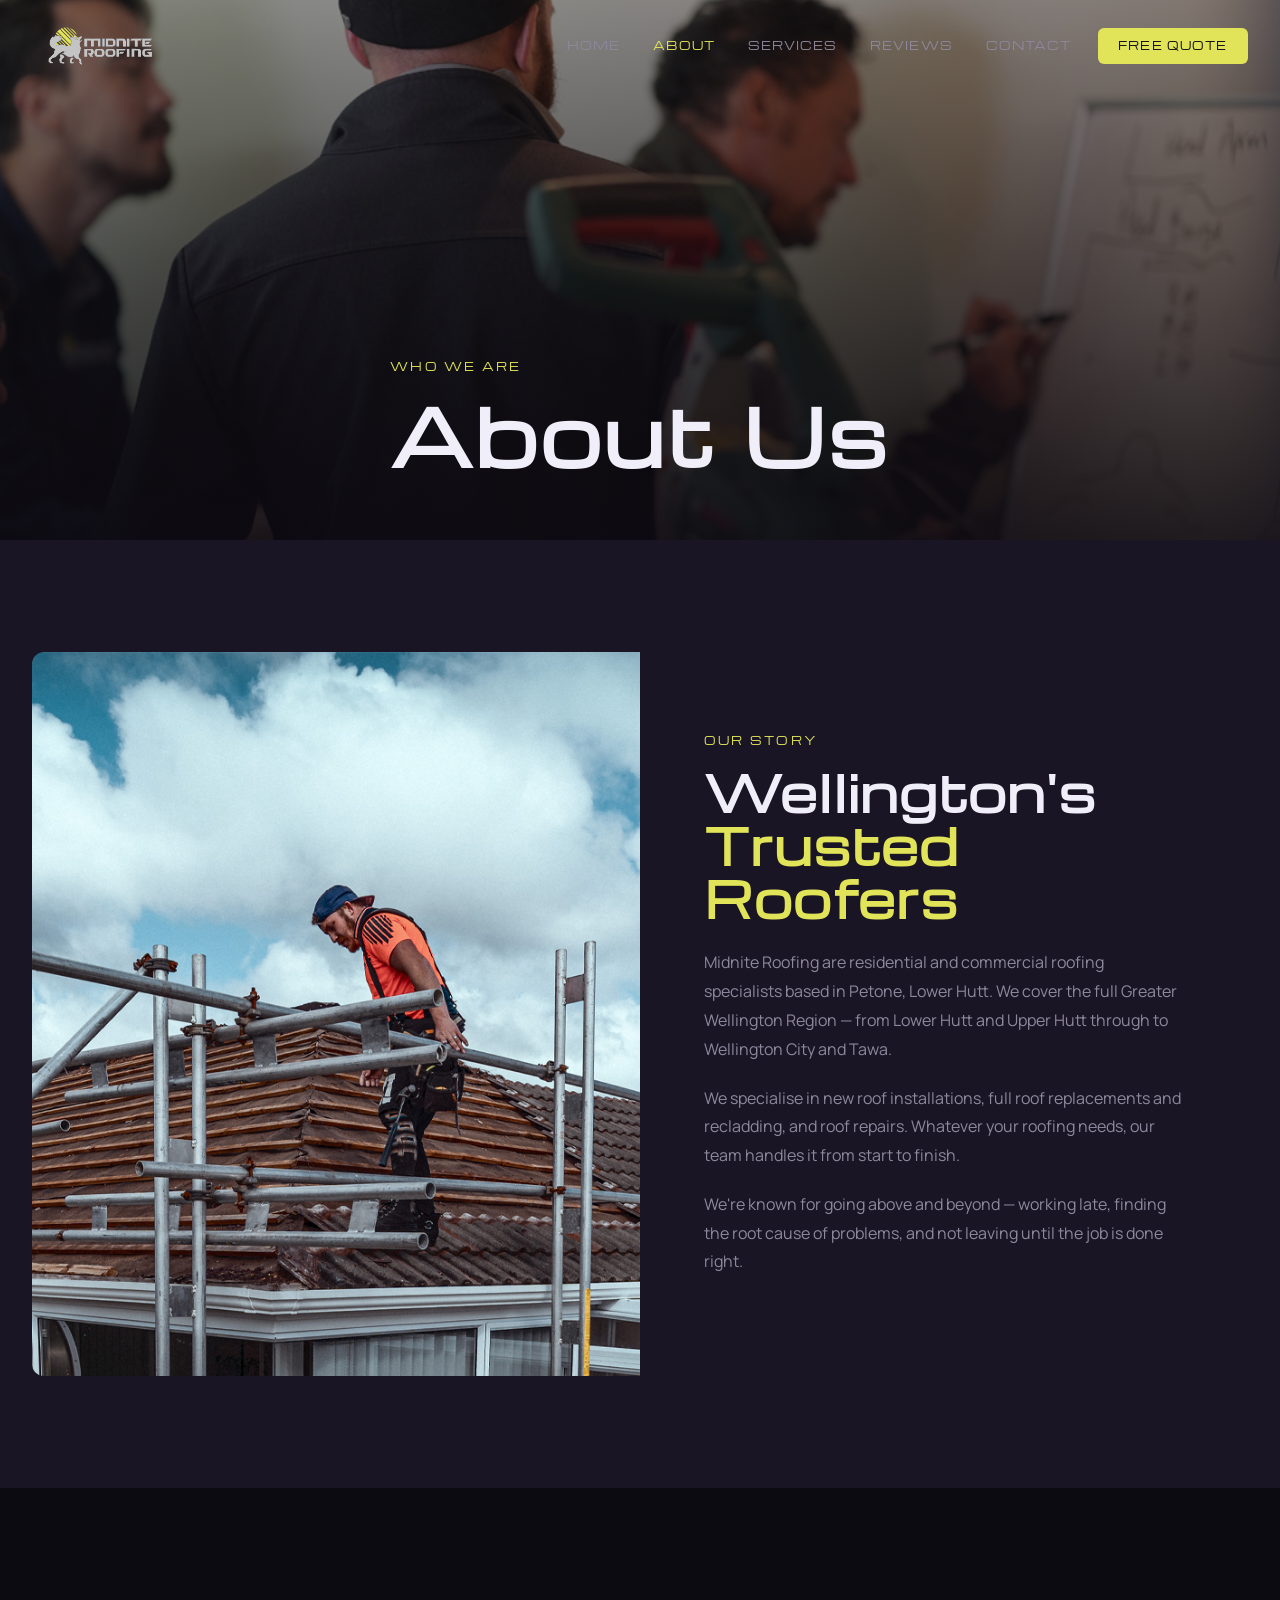
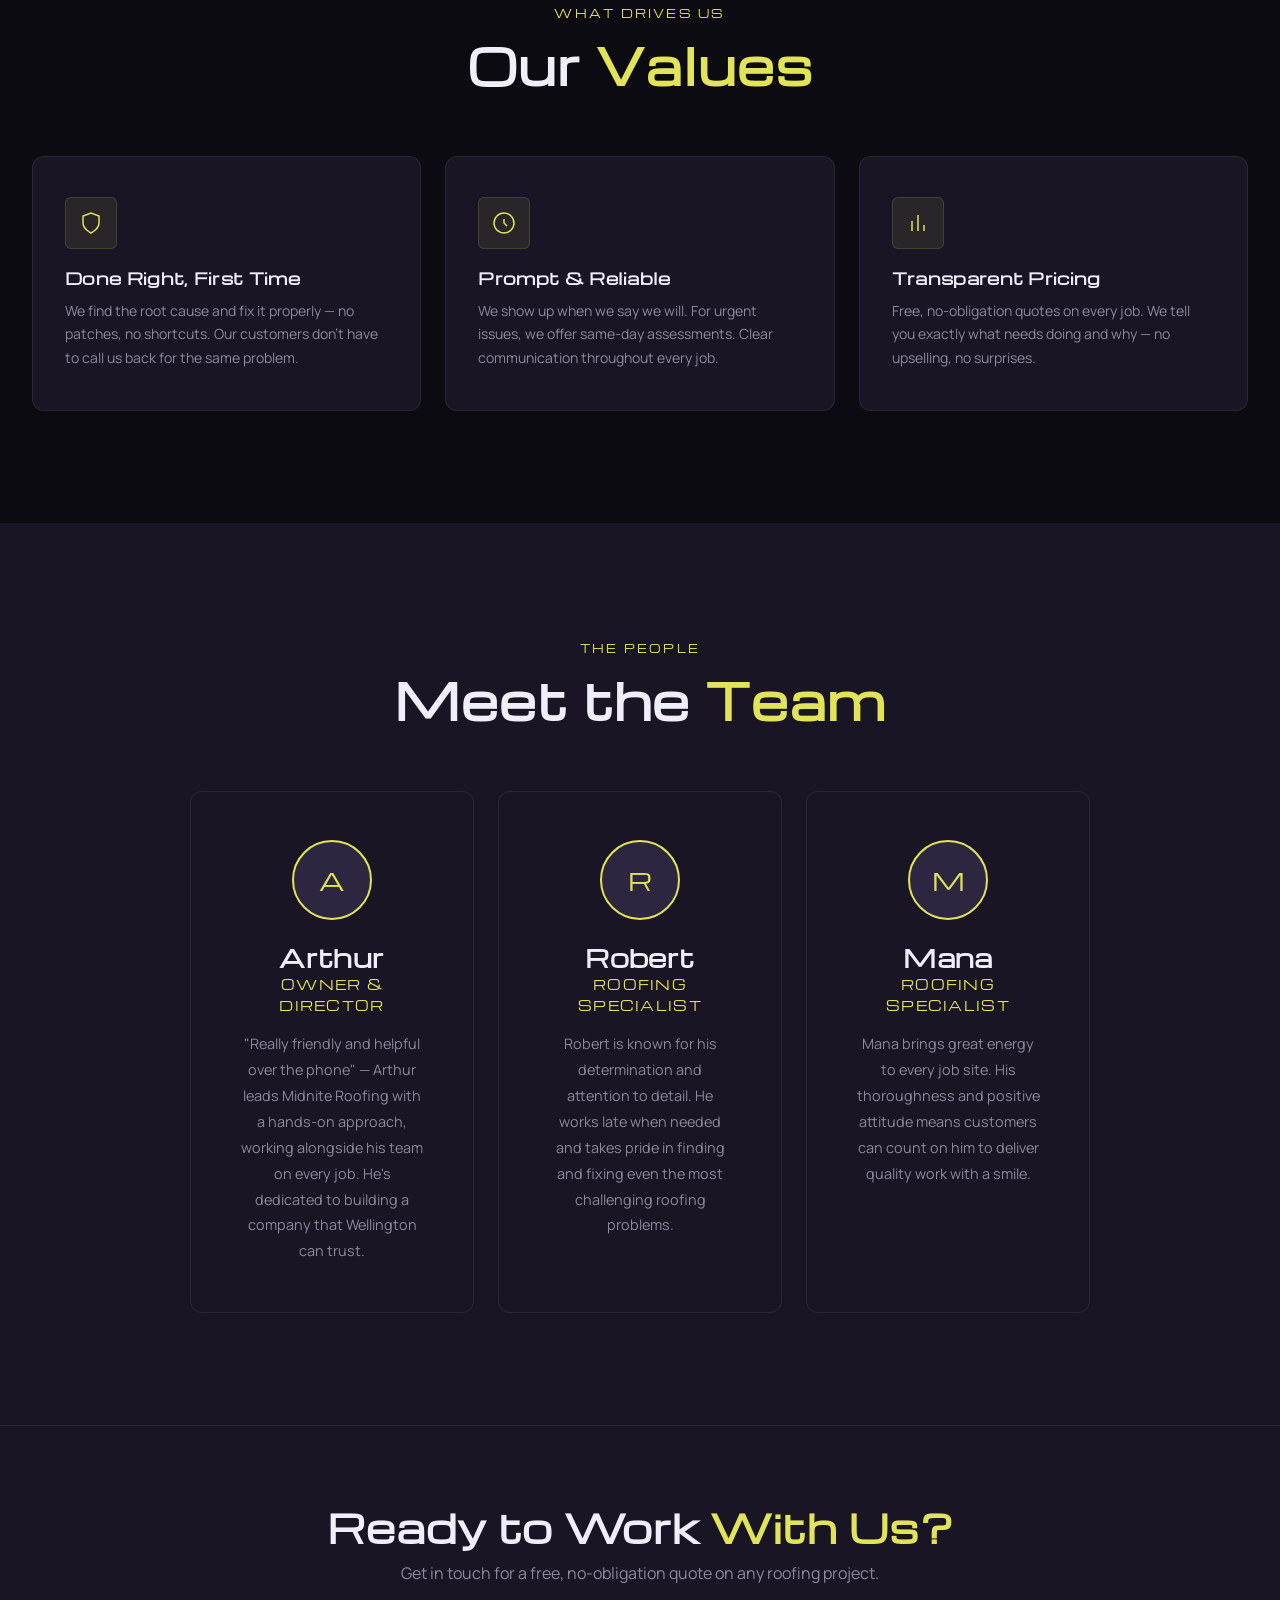
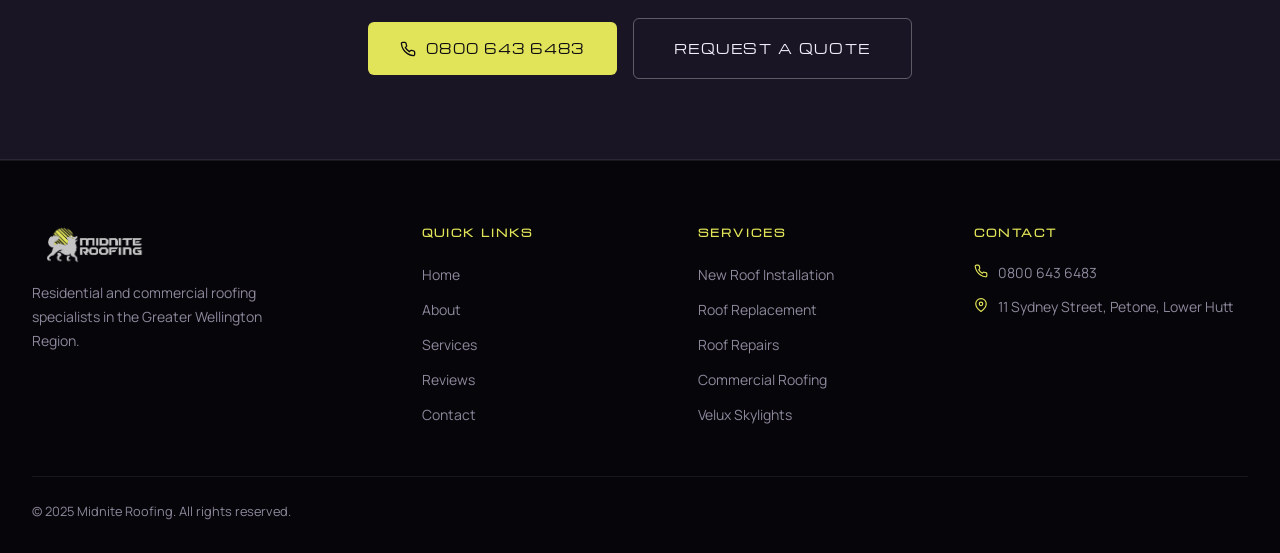
==== about.html @ 1418e972 "Initial commit — Midnite Roofing website" ====
<!DOCTYPE html>
<html lang="en">
<head>
  <meta charset="UTF-8">
  <meta name="viewport" content="width=device-width, initial-scale=1.0">
  <title>About Us | Midnite Roofing — Petone, Lower Hutt</title>
  <meta name="description" content="Learn about Midnite Roofing — Wellington's trusted roofing company based in Petone, Lower Hutt. Meet our team including owner Arthur and crew members Robert and Mana.">
  <link rel="stylesheet" href="styles.css">
</head>
<body>

  <a href="tel:08006436483" class="float-cta" id="floatCta">
    <svg width="16" height="16" viewBox="0 0 24 24" fill="none" stroke="currentColor" stroke-width="2.5"><path d="M22 16.92v3a2 2 0 01-2.18 2 19.79 19.79 0 01-8.63-3.07 19.5 19.5 0 01-6-6 19.79 19.79 0 01-3.07-8.67A2 2 0 014.11 2h3a2 2 0 012 1.72c.127.96.361 1.903.7 2.81a2 2 0 01-.45 2.11L8.09 9.91a16 16 0 006 6l1.27-1.27a2 2 0 012.11-.45c.907.339 1.85.573 2.81.7A2 2 0 0122 16.92z"/></svg>
    <span>0800 643 6483</span>
  </a>

  <header class="header" id="header">
    <div class="container">
      <div class="header-inner">
        <a href="index.html" class="logo"><img src="images/logo.png" alt="Midnite Roofing"></a>
        <nav class="nav" id="nav">
          <a href="index.html" class="nav-link">Home</a>
          <a href="about.html" class="nav-link active">About</a>
          <a href="services.html" class="nav-link">Services</a>
          <a href="reviews.html" class="nav-link">Reviews</a>
          <a href="contact.html" class="nav-link">Contact</a>
          <a href="contact.html" class="nav-cta">Free Quote</a>
        </nav>
        <button class="hamburger" id="hamburger" aria-label="Menu"><span></span><span></span><span></span></button>
      </div>
    </div>
  </header>

  <!-- Page Hero -->
  <section class="page-hero">
    <div class="page-hero-bg">
      <img src="images/commercial.jpg" alt="Midnite Roofing team">
    </div>
    <div class="container">
      <div class="page-hero-content">
        <div class="tag">Who We Are</div>
        <h1 class="page-hero-title">About Us</h1>
      </div>
    </div>
  </section>

  <!-- Our Story -->
  <section class="section section-dark">
    <div class="container">
      <div class="about-split reveal-scale">
        <div class="about-image">
          <img src="images/hero.jpg" alt="Midnite Roofing at work">
        </div>
        <div class="about-content">
          <div class="tag">Our Story</div>
          <h2 class="section-title">Wellington's<br><span>Trusted Roofers</span></h2>
          <p>Midnite Roofing are residential and commercial roofing specialists based in Petone, Lower Hutt. We cover the full Greater Wellington Region — from Lower Hutt and Upper Hutt through to Wellington City and Tawa.</p>
          <p>We specialise in new roof installations, full roof replacements and recladding, and roof repairs. Whatever your roofing needs, our team handles it from start to finish.</p>
          <p>We're known for going above and beyond — working late, finding the root cause of problems, and not leaving until the job is done right.</p>
        </div>
      </div>
    </div>
  </section>

  <!-- Values -->
  <section class="section section-darker">
    <div class="container">
      <div class="section-header reveal">
        <div class="tag">What Drives Us</div>
        <h2 class="section-title">Our <span>Values</span></h2>
      </div>
      <div class="values-grid stagger">
        <div class="value-card">
          <div class="value-icon">
            <svg viewBox="0 0 24 24" fill="none" stroke="#e1e458" stroke-width="1.5" width="24" height="24"><path d="M12 22s8-4 8-10V5l-8-3-8 3v7c0 6 8 10 8 10z"/></svg>
          </div>
          <h3>Done Right, First Time</h3>
          <p>We find the root cause and fix it properly — no patches, no shortcuts. Our customers don't have to call us back for the same problem.</p>
        </div>
        <div class="value-card">
          <div class="value-icon">
            <svg viewBox="0 0 24 24" fill="none" stroke="#e1e458" stroke-width="1.5" width="24" height="24"><circle cx="12" cy="12" r="10"/><path d="M12 8v4l3 3"/></svg>
          </div>
          <h3>Prompt &amp; Reliable</h3>
          <p>We show up when we say we will. For urgent issues, we offer same-day assessments. Clear communication throughout every job.</p>
        </div>
        <div class="value-card">
          <div class="value-icon">
            <svg viewBox="0 0 24 24" fill="none" stroke="#e1e458" stroke-width="1.5" width="24" height="24"><path d="M6 20V10M12 20V4M18 20V14"/></svg>
          </div>
          <h3>Transparent Pricing</h3>
          <p>Free, no-obligation quotes on every job. We tell you exactly what needs doing and why — no upselling, no surprises.</p>
        </div>
      </div>
    </div>
  </section>

  <!-- Team -->
  <section class="section section-dark">
    <div class="container">
      <div class="section-header reveal">
        <div class="tag">The People</div>
        <h2 class="section-title">Meet the <span>Team</span></h2>
      </div>
      <div style="display:grid;grid-template-columns:repeat(auto-fit,minmax(280px,1fr));gap:1.5rem;max-width:900px;margin:0 auto;" class="stagger">

        <div class="team-card">
          <div class="team-avatar">A</div>
          <h3>Arthur</h3>
          <p class="team-role">Owner &amp; Director</p>
          <p class="team-bio">"Really friendly and helpful over the phone" — Arthur leads Midnite Roofing with a hands-on approach, working alongside his team on every job. He's dedicated to building a company that Wellington can trust.</p>
        </div>

        <div class="team-card">
          <div class="team-avatar">R</div>
          <h3>Robert</h3>
          <p class="team-role">Roofing Specialist</p>
          <p class="team-bio">Robert is known for his determination and attention to detail. He works late when needed and takes pride in finding and fixing even the most challenging roofing problems.</p>
        </div>

        <div class="team-card">
          <div class="team-avatar">M</div>
          <h3>Mana</h3>
          <p class="team-role">Roofing Specialist</p>
          <p class="team-bio">Mana brings great energy to every job site. His thoroughness and positive attitude means customers can count on him to deliver quality work with a smile.</p>
        </div>

      </div>
    </div>
  </section>

  <!-- CTA -->
  <section class="cta-banner">
    <div class="container">
      <h2>Ready to Work <span style="color:var(--accent)">With Us?</span></h2>
      <p>Get in touch for a free, no-obligation quote on any roofing project.</p>
      <div class="cta-banner-actions">
        <a href="tel:08006436483" class="btn-phone">
          <svg width="16" height="16" viewBox="0 0 24 24" fill="none" stroke="currentColor" stroke-width="2"><path d="M22 16.92v3a2 2 0 01-2.18 2 19.79 19.79 0 01-8.63-3.07 19.5 19.5 0 01-6-6 19.79 19.79 0 01-3.07-8.67A2 2 0 014.11 2h3a2 2 0 012 1.72c.127.96.361 1.903.7 2.81a2 2 0 01-.45 2.11L8.09 9.91a16 16 0 006 6l1.27-1.27a2 2 0 012.11-.45c.907.339 1.85.573 2.81.7A2 2 0 0122 16.92z"/></svg>
          0800 643 6483
        </a>
        <a href="contact.html" class="btn btn-outline btn-lg">Request a Quote</a>
      </div>
    </div>
  </section>

  <footer class="footer">
    <div class="container">
      <div class="footer-grid">
        <div><div class="footer-logo"><img src="images/logo.png" alt="Midnite Roofing"></div><p class="footer-desc">Residential and commercial roofing specialists in the Greater Wellington Region.</p></div>
        <div class="footer-col"><h5>Quick Links</h5><ul class="footer-links"><li><a href="index.html">Home</a></li><li><a href="about.html">About</a></li><li><a href="services.html">Services</a></li><li><a href="reviews.html">Reviews</a></li><li><a href="contact.html">Contact</a></li></ul></div>
        <div class="footer-col"><h5>Services</h5><ul class="footer-links"><li><a href="services.html">New Roof Installation</a></li><li><a href="services.html">Roof Replacement</a></li><li><a href="services.html">Roof Repairs</a></li><li><a href="services.html">Commercial Roofing</a></li><li><a href="services.html">Velux Skylights</a></li></ul></div>
        <div class="footer-col"><h5>Contact</h5><div class="footer-contact-items"><div class="footer-contact-item"><svg width="14" height="14" viewBox="0 0 24 24" fill="none" stroke="#e1e458" stroke-width="2"><path d="M22 16.92v3a2 2 0 01-2.18 2 19.79 19.79 0 01-8.63-3.07 19.5 19.5 0 01-6-6 19.79 19.79 0 01-3.07-8.67A2 2 0 014.11 2h3a2 2 0 012 1.72c.127.96.361 1.903.7 2.81a2 2 0 01-.45 2.11L8.09 9.91a16 16 0 006 6l1.27-1.27a2 2 0 012.11-.45c.907.339 1.85.573 2.81.7A2 2 0 0122 16.92z"/></svg><a href="tel:08006436483">0800 643 6483</a></div><div class="footer-contact-item"><svg width="14" height="14" viewBox="0 0 24 24" fill="none" stroke="#e1e458" stroke-width="2"><path d="M21 10c0 7-9 13-9 13s-9-6-9-13a9 9 0 0118 0z"/><circle cx="12" cy="10" r="3"/></svg><span>11 Sydney Street, Petone, Lower Hutt</span></div></div></div>
      </div>
      <div class="footer-bottom"><p>&copy; 2025 Midnite Roofing. All rights reserved.</p></div>
    </div>
  </footer>
  <script src="script.js"></script>
</body>
</html>
---- styles.css ----
/* ================================================
   MIDNITE ROOFING — PREMIUM DESIGN SYSTEM
   Dark · Visual-First · Wellington, NZ
   ================================================ */

@import url('https://fonts.googleapis.com/css2?family=Michroma&family=Manrope:wght@300;400;500;600;700;800&display=swap');

*, *::before, *::after { margin: 0; padding: 0; box-sizing: border-box; }

:root {
  --bg:          #0d0b12;
  --bg-2:        #1a1525;
  --bg-3:        #2d2640;
  --bg-4:        #3c3449;
  --accent:      #e1e458;
  --accent-dark: #c4c730;
  --accent-glow: rgba(225, 228, 88, 0.25);
  --text:        #f0eef8;
  --text-muted:  #8d889c;
  --border:      rgba(255, 255, 255, 0.07);
  --font-head:   'Michroma', 'Tahoma', monospace;
  --font-body:   'Manrope', system-ui, sans-serif;
  --ease:        cubic-bezier(0.16, 1, 0.3, 1);
  --transition:  0.4s var(--ease);
  --radius:      6px;
  --radius-lg:   12px;
  --shadow:      0 8px 40px rgba(0, 0, 0, 0.4);
  --shadow-glow: 0 0 40px rgba(225, 228, 88, 0.15);
}

html { scroll-behavior: smooth; -webkit-font-smoothing: antialiased; }

body {
  font-family: var(--font-body);
  background: var(--bg);
  color: var(--text);
  line-height: 1.6;
  overflow-x: hidden;
}

img { display: block; max-width: 100%; }
a { text-decoration: none; color: inherit; }
button { cursor: pointer; border: none; background: none; font-family: inherit; }

/* ============ TYPOGRAPHY ============ */
.tag {
  display: inline-block;
  font-family: var(--font-head);
  font-size: 0.7rem;
  letter-spacing: 0.2em;
  text-transform: uppercase;
  color: var(--accent);
  margin-bottom: 1rem;
}

h1, h2, h3 { font-family: var(--font-head); letter-spacing: 0.02em; line-height: 1.1; }

.section-title {
  font-size: clamp(2rem, 4vw, 3rem);
  color: var(--text);
  margin-bottom: 1.5rem;
}

.section-title span { color: var(--accent); }

/* ============ LAYOUT ============ */
.container {
  max-width: 1300px;
  margin: 0 auto;
  padding: 0 2rem;
}

.section { padding: 7rem 0; }
.section-dark { background: var(--bg-2); }
.section-darker { background: var(--bg); }

.section-header {
  text-align: center;
  max-width: 680px;
  margin: 0 auto 4rem;
}

/* ============ BUTTONS ============ */
.btn {
  display: inline-flex;
  align-items: center;
  gap: 0.6rem;
  font-family: var(--font-head);
  font-size: 0.75rem;
  letter-spacing: 0.12em;
  text-transform: uppercase;
  padding: 1rem 2rem;
  border-radius: var(--radius);
  transition: var(--transition);
  cursor: pointer;
  border: none;
}

.btn-yellow {
  background: var(--accent);
  color: var(--bg);
  box-shadow: 0 4px 20px var(--accent-glow);
}
.btn-yellow:hover { background: var(--accent-dark); transform: translateY(-2px); box-shadow: 0 8px 30px var(--accent-glow); }

.btn-outline {
  background: transparent;
  color: var(--text);
  border: 1.5px solid rgba(255,255,255,0.3);
}
.btn-outline:hover { border-color: var(--accent); color: var(--accent); transform: translateY(-2px); }

.btn-lg { padding: 1.2rem 2.5rem; font-size: 0.8rem; }

/* ============ HEADER ============ */
.header {
  position: fixed;
  top: 0; left: 0; right: 0;
  z-index: 1000;
  padding: 1.5rem 0;
  transition: background 0.5s ease, padding 0.4s ease, box-shadow 0.4s ease;
}

.header.scrolled {
  background: rgba(13, 11, 18, 0.96);
  backdrop-filter: blur(24px);
  -webkit-backdrop-filter: blur(24px);
  padding: 1rem 0;
  box-shadow: 0 1px 0 var(--border);
}

.header-inner {
  display: flex;
  align-items: center;
  justify-content: space-between;
  gap: 2rem;
}

/* Logo */
.logo {
  display: flex;
  align-items: center;
  gap: 0.75rem;
  flex-shrink: 0;
}
.logo img { height: 44px; width: auto; }
.logo-text-only .logo-name {
  font-family: var(--font-head);
  font-size: 1.1rem;
  letter-spacing: 0.1em;
  color: var(--text);
}
.logo-text-only .logo-sub {
  font-family: var(--font-body);
  font-size: 0.65rem;
  color: var(--accent);
  letter-spacing: 0.15em;
  text-transform: uppercase;
  display: block;
  margin-top: -2px;
}

/* Nav */
.nav { display: flex; align-items: center; gap: 0.25rem; }
.nav-link {
  font-family: var(--font-head);
  font-size: 0.68rem;
  letter-spacing: 0.1em;
  text-transform: uppercase;
  color: var(--text-muted);
  padding: 0.5rem 0.9rem;
  border-radius: var(--radius);
  transition: color 0.3s;
}
.nav-link:hover, .nav-link.active { color: var(--text); }
.nav-link.active { color: var(--accent); }

.nav-cta {
  font-family: var(--font-head);
  font-size: 0.68rem;
  letter-spacing: 0.1em;
  text-transform: uppercase;
  background: var(--accent);
  color: var(--bg);
  padding: 0.6rem 1.3rem;
  border-radius: var(--radius);
  margin-left: 0.5rem;
  transition: var(--transition);
}
.nav-cta:hover { background: var(--accent-dark); transform: translateY(-1px); }

.hamburger {
  display: none;
  flex-direction: column;
  gap: 5px;
  padding: 0.5rem;
  cursor: pointer;
}
.hamburger span {
  display: block;
  width: 24px;
  height: 2px;
  background: var(--text);
  border-radius: 2px;
  transition: var(--transition);
}
.hamburger.open span:nth-child(1) { transform: translateY(7px) rotate(45deg); }
.hamburger.open span:nth-child(2) { opacity: 0; }
.hamburger.open span:nth-child(3) { transform: translateY(-7px) rotate(-45deg); }

/* ============ HERO ============ */
.hero {
  position: relative;
  height: 100vh;
  min-height: 700px;
  display: flex;
  align-items: center;
  justify-content: center;
  overflow: hidden;
}

.hero-bg {
  position: absolute;
  inset: 0;
  z-index: 0;
}
.hero-bg img {
  width: 100%;
  height: 100%;
  object-fit: cover;
  animation: kenBurns 14s ease-in-out infinite alternate;
}
@keyframes kenBurns {
  from { transform: scale(1); }
  to   { transform: scale(1.06); }
}
.hero-overlay {
  position: absolute;
  inset: 0;
  background: linear-gradient(
    160deg,
    rgba(13,11,18,0.75) 0%,
    rgba(13,11,18,0.55) 50%,
    rgba(13,11,18,0.85) 100%
  );
}

.hero-content {
  position: relative;
  z-index: 1;
  text-align: center;
  max-width: 900px;
  padding: 0 2rem;
}

.hero-eyebrow {
  display: inline-flex;
  align-items: center;
  gap: 0.75rem;
  font-family: var(--font-head);
  font-size: 0.7rem;
  letter-spacing: 0.25em;
  text-transform: uppercase;
  color: var(--accent);
  margin-bottom: 1.5rem;
}
.hero-eyebrow::before, .hero-eyebrow::after {
  content: '';
  display: block;
  width: 32px;
  height: 1px;
  background: var(--accent);
  opacity: 0.6;
}

.hero-title {
  font-family: var(--font-head);
  font-size: clamp(3.5rem, 9vw, 8rem);
  line-height: 1;
  letter-spacing: 0.04em;
  color: var(--text);
  margin-bottom: 0.15em;
}
.hero-title .accent { color: var(--accent); }

.hero-sub {
  font-family: var(--font-body);
  font-size: clamp(1rem, 2vw, 1.2rem);
  color: rgba(240,238,248,0.7);
  font-weight: 300;
  letter-spacing: 0.05em;
  margin-bottom: 0.5rem;
}

.hero-areas {
  font-family: var(--font-head);
  font-size: 0.65rem;
  letter-spacing: 0.2em;
  text-transform: uppercase;
  color: var(--text-muted);
  margin-bottom: 2.5rem;
}

.hero-actions { display: flex; align-items: center; justify-content: center; gap: 1rem; flex-wrap: wrap; }

.hero-scroll {
  position: absolute;
  bottom: 2.5rem;
  left: 50%;
  transform: translateX(-50%);
  z-index: 1;
  display: flex;
  flex-direction: column;
  align-items: center;
  gap: 0.5rem;
  font-family: var(--font-head);
  font-size: 0.6rem;
  letter-spacing: 0.2em;
  text-transform: uppercase;
  color: var(--text-muted);
  animation: scrollBounce 2s ease-in-out infinite;
}
.hero-scroll svg { opacity: 0.5; }
@keyframes scrollBounce {
  0%, 100% { transform: translateX(-50%) translateY(0); }
  50%       { transform: translateX(-50%) translateY(6px); }
}

/* ============ TRUST BAR ============ */
.trust-bar {
  background: var(--bg-2);
  border-top: 1px solid var(--border);
  border-bottom: 1px solid var(--border);
  padding: 1rem 0;
}
.trust-bar-inner {
  display: flex;
  align-items: center;
  justify-content: center;
  gap: 2.5rem;
  flex-wrap: wrap;
}
.trust-item {
  display: flex;
  align-items: center;
  gap: 0.6rem;
  font-family: var(--font-head);
  font-size: 0.68rem;
  letter-spacing: 0.1em;
  text-transform: uppercase;
  color: var(--text-muted);
}
.trust-item svg { flex-shrink: 0; }
.trust-item strong { color: var(--accent); }
.trust-divider { width: 1px; height: 20px; background: var(--border); }

/* ============ SERVICES ============ */
.services-grid {
  display: grid;
  grid-template-columns: repeat(2, 1fr);
  gap: 1.5rem;
}

.service-card {
  position: relative;
  height: 480px;
  border-radius: var(--radius-lg);
  overflow: hidden;
  display: flex;
  align-items: flex-end;
  cursor: pointer;
  text-decoration: none;
}

.service-card-bg {
  position: absolute;
  inset: 0;
  z-index: 0;
}
.service-card-bg img {
  width: 100%;
  height: 100%;
  object-fit: cover;
  transition: transform 0.7s var(--ease);
}
.service-card:hover .service-card-bg img { transform: scale(1.06); }

.service-card-overlay {
  position: absolute;
  inset: 0;
  background: linear-gradient(
    to top,
    rgba(13,11,18,0.95) 0%,
    rgba(13,11,18,0.4) 50%,
    rgba(13,11,18,0.1) 100%
  );
  z-index: 1;
  transition: opacity 0.4s;
}
.service-card:hover .service-card-overlay { opacity: 0.85; }

.service-card-content {
  position: relative;
  z-index: 2;
  padding: 2rem;
  width: 100%;
}
.service-num {
  font-family: var(--font-head);
  font-size: 0.65rem;
  letter-spacing: 0.2em;
  color: var(--accent);
  margin-bottom: 0.5rem;
}
.service-card-title {
  font-family: var(--font-head);
  font-size: clamp(1.2rem, 2.5vw, 1.6rem);
  color: var(--text);
  margin-bottom: 0.75rem;
  line-height: 1.2;
}
.service-card-desc {
  font-size: 0.9rem;
  color: rgba(240,238,248,0.65);
  max-width: 320px;
  transform: translateY(10px);
  opacity: 0;
  transition: all 0.4s var(--ease);
  margin-bottom: 1rem;
}
.service-card:hover .service-card-desc { transform: translateY(0); opacity: 1; }

.service-card-arrow {
  position: absolute;
  top: 1.5rem;
  right: 1.5rem;
  z-index: 2;
  width: 44px;
  height: 44px;
  border-radius: 50%;
  border: 1.5px solid rgba(255,255,255,0.2);
  display: flex;
  align-items: center;
  justify-content: center;
  transition: var(--transition);
}
.service-card-arrow svg { width: 18px; height: 18px; stroke: var(--text); transition: stroke 0.3s; }
.service-card:hover .service-card-arrow { background: var(--accent); border-color: var(--accent); }
.service-card:hover .service-card-arrow svg { stroke: var(--bg); }

/* ============ STATS ============ */
.stats-section {
  position: relative;
  padding: 6rem 0;
  overflow: hidden;
}
.stats-bg {
  position: absolute;
  inset: 0;
  z-index: 0;
}
.stats-bg img {
  width: 100%;
  height: 100%;
  object-fit: cover;
  filter: brightness(0.2) saturate(0.3);
}
.stats-overlay {
  position: absolute;
  inset: 0;
  background: linear-gradient(135deg, rgba(13,11,18,0.9) 0%, rgba(30,24,43,0.85) 100%);
}
.stats-grid {
  position: relative;
  z-index: 1;
  display: grid;
  grid-template-columns: repeat(4, 1fr);
  gap: 2rem;
  text-align: center;
}
.stat { padding: 2rem; }
.stat-value {
  font-family: var(--font-head);
  font-size: clamp(2.5rem, 5vw, 4rem);
  color: var(--accent);
  line-height: 1;
  margin-bottom: 0.5rem;
  display: block;
}
.stat-label {
  font-size: 0.75rem;
  font-family: var(--font-head);
  letter-spacing: 0.15em;
  text-transform: uppercase;
  color: var(--text-muted);
}
.stats-divider {
  width: 1px;
  background: var(--border);
  align-self: stretch;
  margin: 2rem 0;
}

/* ============ ABOUT SPLIT ============ */
.about-split {
  display: grid;
  grid-template-columns: 1fr 1fr;
  min-height: 600px;
  border-radius: var(--radius-lg);
  overflow: hidden;
}
.about-image {
  position: relative;
  overflow: hidden;
}
.about-image img {
  width: 100%;
  height: 100%;
  object-fit: cover;
}
.about-content {
  background: var(--bg-2);
  padding: 5rem 4rem;
  display: flex;
  flex-direction: column;
  justify-content: center;
}
.about-content p {
  color: var(--text-muted);
  margin-bottom: 1.25rem;
  font-size: 1rem;
  line-height: 1.8;
}
.about-features {
  display: flex;
  flex-direction: column;
  gap: 0.75rem;
  margin: 2rem 0 2.5rem;
}
.about-feature {
  display: flex;
  align-items: center;
  gap: 0.75rem;
  font-size: 0.9rem;
  color: var(--text-muted);
}
.about-feature-dot {
  width: 6px;
  height: 6px;
  border-radius: 50%;
  background: var(--accent);
  flex-shrink: 0;
}

/* ============ GALLERY ============ */
.gallery-grid {
  display: grid;
  grid-template-columns: repeat(3, 1fr);
  grid-auto-rows: 280px;
  gap: 1rem;
}
.gallery-item {
  position: relative;
  border-radius: var(--radius);
  overflow: hidden;
  cursor: pointer;
}
.gallery-item:nth-child(1) { grid-column: span 2; }
.gallery-item:nth-child(5) { grid-column: span 2; }

.gallery-item img {
  width: 100%;
  height: 100%;
  object-fit: cover;
  transition: transform 0.6s var(--ease);
}
.gallery-item:hover img { transform: scale(1.05); }

.gallery-item-overlay {
  position: absolute;
  inset: 0;
  background: rgba(13,11,18,0.5);
  opacity: 0;
  transition: opacity 0.4s;
  display: flex;
  align-items: center;
  justify-content: center;
}
.gallery-item:hover .gallery-item-overlay { opacity: 1; }
.gallery-item-label {
  font-family: var(--font-head);
  font-size: 0.7rem;
  letter-spacing: 0.2em;
  text-transform: uppercase;
  color: var(--accent);
  border: 1px solid var(--accent);
  padding: 0.6rem 1.2rem;
  border-radius: var(--radius);
}

/* ============ REVIEWS ============ */
.reviews-grid {
  display: grid;
  grid-template-columns: repeat(3, 1fr);
  gap: 1.5rem;
}
.review-card {
  background: var(--bg-2);
  border: 1px solid var(--border);
  border-radius: var(--radius-lg);
  padding: 2rem;
  position: relative;
  transition: transform 0.3s, border-color 0.3s;
}
.review-card:hover { transform: translateY(-4px); border-color: rgba(225,228,88,0.2); }
.review-card::before {
  content: '"';
  font-family: Georgia, serif;
  font-size: 5rem;
  color: var(--accent);
  opacity: 0.15;
  position: absolute;
  top: 0.5rem;
  left: 1.5rem;
  line-height: 1;
}
.review-stars {
  display: flex;
  gap: 3px;
  margin-bottom: 1.25rem;
}
.review-stars svg { color: var(--accent); }
.review-text {
  font-size: 0.92rem;
  color: var(--text-muted);
  line-height: 1.8;
  margin-bottom: 1.5rem;
  font-style: italic;
}
.review-author {
  display: flex;
  align-items: center;
  gap: 0.75rem;
}
.review-avatar {
  width: 40px;
  height: 40px;
  border-radius: 50%;
  background: var(--bg-3);
  border: 1.5px solid var(--accent);
  display: flex;
  align-items: center;
  justify-content: center;
  font-family: var(--font-head);
  font-size: 0.75rem;
  color: var(--accent);
  flex-shrink: 0;
}
.review-author strong { font-size: 0.85rem; color: var(--text); display: block; }
.review-author span { font-size: 0.75rem; color: var(--text-muted); }

/* Platform badge */
.review-platform {
  position: absolute;
  top: 1.5rem;
  right: 1.5rem;
  font-family: var(--font-head);
  font-size: 0.55rem;
  letter-spacing: 0.15em;
  text-transform: uppercase;
  color: var(--text-muted);
  border: 1px solid var(--border);
  border-radius: 20px;
  padding: 0.3rem 0.7rem;
}

/* ============ AREAS ============ */
.areas-section { background: var(--bg-2); }
.areas-columns {
  display: grid;
  grid-template-columns: repeat(3, 1fr);
  gap: 2rem;
}
.area-group h4 {
  font-family: var(--font-head);
  font-size: 0.75rem;
  letter-spacing: 0.15em;
  text-transform: uppercase;
  color: var(--accent);
  margin-bottom: 1.25rem;
  padding-bottom: 0.75rem;
  border-bottom: 1px solid var(--border);
}
.area-list { list-style: none; display: flex; flex-direction: column; gap: 0.6rem; }
.area-list li {
  display: flex;
  align-items: center;
  gap: 0.6rem;
  font-size: 0.9rem;
  color: var(--text-muted);
}
.area-list li::before {
  content: '';
  width: 4px;
  height: 4px;
  border-radius: 50%;
  background: var(--accent);
  flex-shrink: 0;
}

/* ============ CTA CINEMATIC ============ */
.cta-section {
  position: relative;
  padding: 8rem 0;
  text-align: center;
  overflow: hidden;
}
.cta-bg {
  position: absolute;
  inset: 0;
  z-index: 0;
}
.cta-bg img {
  width: 100%;
  height: 100%;
  object-fit: cover;
  filter: brightness(0.25) saturate(0.5);
}
.cta-overlay {
  position: absolute;
  inset: 0;
  background: linear-gradient(to bottom, rgba(13,11,18,0.6), rgba(13,11,18,0.85));
}
.cta-content {
  position: relative;
  z-index: 1;
}
.cta-content h2 {
  font-family: var(--font-head);
  font-size: clamp(2rem, 5vw, 4rem);
  color: var(--text);
  margin-bottom: 0.5rem;
}
.cta-content h2 span { color: var(--accent); }
.cta-phone {
  font-family: var(--font-head);
  font-size: clamp(2rem, 5vw, 4.5rem);
  color: var(--accent);
  letter-spacing: 0.05em;
  display: block;
  margin: 1rem 0 2rem;
  transition: opacity 0.3s;
}
.cta-phone:hover { opacity: 0.8; }
.cta-sub {
  font-size: 0.9rem;
  color: var(--text-muted);
  margin-bottom: 2.5rem;
  letter-spacing: 0.05em;
}
.cta-actions { display: flex; align-items: center; justify-content: center; gap: 1rem; flex-wrap: wrap; }

/* ============ FOOTER ============ */
.footer {
  background: rgba(0,0,0,0.5);
  border-top: 1px solid var(--border);
  padding: 4rem 0 2rem;
}
.footer-grid {
  display: grid;
  grid-template-columns: 1.5fr 1fr 1fr 1.2fr;
  gap: 3rem;
  margin-bottom: 3rem;
}
.footer-logo img { height: 40px; margin-bottom: 1rem; }
.footer-desc { font-size: 0.875rem; color: var(--text-muted); line-height: 1.7; max-width: 240px; }

.footer-col h5 {
  font-family: var(--font-head);
  font-size: 0.65rem;
  letter-spacing: 0.2em;
  text-transform: uppercase;
  color: var(--accent);
  margin-bottom: 1.25rem;
}
.footer-links { list-style: none; display: flex; flex-direction: column; gap: 0.6rem; }
.footer-links a { font-size: 0.875rem; color: var(--text-muted); transition: color 0.3s; }
.footer-links a:hover { color: var(--text); }

.footer-contact-items { display: flex; flex-direction: column; gap: 0.75rem; }
.footer-contact-item { display: flex; align-items: flex-start; gap: 0.6rem; font-size: 0.875rem; color: var(--text-muted); }
.footer-contact-item svg { flex-shrink: 0; margin-top: 2px; }
.footer-contact-item a { color: var(--text-muted); transition: color 0.3s; }
.footer-contact-item a:hover { color: var(--accent); }

.footer-bottom {
  border-top: 1px solid var(--border);
  padding-top: 1.5rem;
  display: flex;
  align-items: center;
  justify-content: space-between;
  gap: 1rem;
  flex-wrap: wrap;
}
.footer-bottom p { font-size: 0.8rem; color: var(--text-muted); }
.footer-bottom a { font-size: 0.8rem; color: var(--text-muted); transition: color 0.3s; }
.footer-bottom a:hover { color: var(--accent); }

/* ============ FLOATING BUTTON ============ */
.float-cta {
  position: fixed;
  bottom: 2rem;
  right: 2rem;
  z-index: 900;
  background: var(--accent);
  color: var(--bg);
  border-radius: 50px;
  padding: 0.9rem 1.5rem;
  display: flex;
  align-items: center;
  gap: 0.6rem;
  font-family: var(--font-head);
  font-size: 0.7rem;
  letter-spacing: 0.1em;
  text-transform: uppercase;
  box-shadow: 0 4px 24px var(--accent-glow), 0 2px 8px rgba(0,0,0,0.3);
  transition: var(--transition);
  opacity: 0;
  transform: translateY(20px);
}
.float-cta.visible { opacity: 1; transform: translateY(0); }
.float-cta:hover { background: var(--accent-dark); transform: translateY(-3px); box-shadow: 0 8px 32px var(--accent-glow); }

/* ============ PAGE HERO (inner pages) ============ */
.page-hero {
  position: relative;
  height: 60vh;
  min-height: 400px;
  display: flex;
  align-items: flex-end;
  padding-bottom: 4rem;
  overflow: hidden;
}
.page-hero-bg {
  position: absolute;
  inset: 0;
}
.page-hero-bg img {
  width: 100%;
  height: 100%;
  object-fit: cover;
}
.page-hero-bg::after {
  content: '';
  position: absolute;
  inset: 0;
  background: linear-gradient(to top, rgba(13,11,18,0.9) 0%, rgba(13,11,18,0.4) 100%);
}
.page-hero-content {
  position: relative;
  z-index: 1;
  width: 100%;
}
.page-hero-title {
  font-family: var(--font-head);
  font-size: clamp(2.5rem, 6vw, 5rem);
  color: var(--text);
  letter-spacing: 0.04em;
}

/* ============ SERVICE DETAIL (services page) ============ */
.service-detail {
  display: grid;
  grid-template-columns: 1fr 1fr;
  gap: 5rem;
  align-items: center;
  padding: 5rem 0;
  border-bottom: 1px solid var(--border);
}
.service-detail:last-child { border-bottom: none; }
.service-detail.reverse { direction: rtl; }
.service-detail.reverse > * { direction: ltr; }
.service-detail-img {
  border-radius: var(--radius-lg);
  overflow: hidden;
  aspect-ratio: 4/3;
}
.service-detail-img img { width: 100%; height: 100%; object-fit: cover; }
.service-num-lg {
  font-family: var(--font-head);
  font-size: 5rem;
  color: var(--accent);
  opacity: 0.08;
  line-height: 1;
  margin-bottom: -1rem;
}
.service-detail-text h2 {
  font-size: clamp(1.5rem, 3vw, 2.5rem);
  margin-bottom: 1.25rem;
}
.service-detail-text p {
  color: var(--text-muted);
  margin-bottom: 1rem;
  font-size: 0.95rem;
  line-height: 1.8;
}

/* ============ TEAM CARD ============ */
.team-card {
  background: var(--bg-2);
  border: 1px solid var(--border);
  border-radius: var(--radius-lg);
  padding: 3rem;
  text-align: center;
  max-width: 500px;
  margin: 0 auto;
}
.team-avatar {
  width: 80px;
  height: 80px;
  border-radius: 50%;
  background: var(--bg-3);
  border: 2px solid var(--accent);
  display: flex;
  align-items: center;
  justify-content: center;
  font-family: var(--font-head);
  font-size: 1.5rem;
  color: var(--accent);
  margin: 0 auto 1.5rem;
}
.team-card h3 { font-size: 1.5rem; margin-bottom: 0.25rem; }
.team-role { font-size: 0.8rem; color: var(--accent); font-family: var(--font-head); letter-spacing: 0.1em; text-transform: uppercase; margin-bottom: 1rem; }
.team-bio { font-size: 0.9rem; color: var(--text-muted); line-height: 1.8; }

/* ============ CONTACT FORM ============ */
.contact-grid {
  display: grid;
  grid-template-columns: 1fr 1.3fr;
  gap: 5rem;
  align-items: start;
}
.contact-info h2 { font-size: 2rem; margin-bottom: 1rem; }
.contact-info > p { color: var(--text-muted); margin-bottom: 2rem; }
.contact-method {
  display: flex;
  align-items: flex-start;
  gap: 1rem;
  padding: 1.25rem 0;
  border-bottom: 1px solid var(--border);
}
.contact-method:last-of-type { border-bottom: none; }
.contact-method-icon {
  width: 44px;
  height: 44px;
  border-radius: var(--radius);
  background: var(--bg-3);
  border: 1px solid var(--border);
  display: flex;
  align-items: center;
  justify-content: center;
  flex-shrink: 0;
}
.contact-method h4 { font-size: 0.75rem; font-family: var(--font-head); letter-spacing: 0.1em; text-transform: uppercase; color: var(--accent); margin-bottom: 0.25rem; }
.contact-method p, .contact-method a { font-size: 0.95rem; color: var(--text-muted); }
.contact-method a:hover { color: var(--accent); }

.contact-form-wrap { background: var(--bg-2); border: 1px solid var(--border); border-radius: var(--radius-lg); padding: 2.5rem; }
.contact-form-wrap h2 { font-size: 1.5rem; margin-bottom: 2rem; }
.form-group { margin-bottom: 1.25rem; }
.form-row { display: grid; grid-template-columns: 1fr 1fr; gap: 1rem; }
.form-group label { display: block; font-size: 0.75rem; font-family: var(--font-head); letter-spacing: 0.1em; text-transform: uppercase; color: var(--text-muted); margin-bottom: 0.5rem; }
.form-group input,
.form-group textarea,
.form-group select {
  width: 100%;
  background: var(--bg);
  border: 1px solid var(--border);
  border-radius: var(--radius);
  padding: 0.85rem 1rem;
  color: var(--text);
  font-family: var(--font-body);
  font-size: 0.9rem;
  transition: border-color 0.3s;
  outline: none;
  appearance: none;
}
.form-group input:focus,
.form-group textarea:focus,
.form-group select:focus { border-color: var(--accent); }
.form-group textarea { resize: vertical; min-height: 120px; }
.form-group select option { background: var(--bg-2); }
.btn-full { width: 100%; justify-content: center; }

/* ============ VALUES GRID ============ */
.values-grid {
  display: grid;
  grid-template-columns: repeat(3, 1fr);
  gap: 1.5rem;
}
.value-card {
  background: var(--bg-2);
  border: 1px solid var(--border);
  border-radius: var(--radius-lg);
  padding: 2.5rem 2rem;
  transition: border-color 0.3s, transform 0.3s;
}
.value-card:hover { border-color: rgba(225,228,88,0.2); transform: translateY(-4px); }
.value-icon {
  width: 52px;
  height: 52px;
  border-radius: var(--radius);
  background: rgba(225,228,88,0.08);
  border: 1px solid rgba(225,228,88,0.15);
  display: flex;
  align-items: center;
  justify-content: center;
  margin-bottom: 1.25rem;
}
.value-card h3 { font-size: 1rem; margin-bottom: 0.75rem; }
.value-card p { font-size: 0.875rem; color: var(--text-muted); line-height: 1.7; }

/* ============ SCROLL REVEAL ============ */
.reveal {
  opacity: 0;
  transform: translateY(30px);
  transition: opacity 0.7s var(--ease), transform 0.7s var(--ease);
}
.reveal.visible { opacity: 1; transform: translateY(0); }
.reveal-left {
  opacity: 0;
  transform: translateX(-30px);
  transition: opacity 0.7s var(--ease), transform 0.7s var(--ease);
}
.reveal-left.visible { opacity: 1; transform: translateX(0); }
.reveal-right {
  opacity: 0;
  transform: translateX(30px);
  transition: opacity 0.7s var(--ease), transform 0.7s var(--ease);
}
.reveal-right.visible { opacity: 1; transform: translateX(0); }
.reveal-scale {
  opacity: 0;
  transform: scale(0.95);
  transition: opacity 0.7s var(--ease), transform 0.7s var(--ease);
}
.reveal-scale.visible { opacity: 1; transform: scale(1); }

/* Staggered children */
.stagger > * { opacity: 0; transform: translateY(25px); transition: opacity 0.6s var(--ease), transform 0.6s var(--ease); }
.stagger.visible > *:nth-child(1) { opacity: 1; transform: none; transition-delay: 0s; }
.stagger.visible > *:nth-child(2) { opacity: 1; transform: none; transition-delay: 0.1s; }
.stagger.visible > *:nth-child(3) { opacity: 1; transform: none; transition-delay: 0.2s; }
.stagger.visible > *:nth-child(4) { opacity: 1; transform: none; transition-delay: 0.3s; }
.stagger.visible > *:nth-child(5) { opacity: 1; transform: none; transition-delay: 0.4s; }

/* ============ CTA BANNER (inner pages) ============ */
.cta-banner {
  background: var(--bg-2);
  border-top: 1px solid var(--border);
  border-bottom: 1px solid var(--border);
  padding: 5rem 0;
  text-align: center;
}
.cta-banner h2 { font-size: clamp(1.5rem, 3vw, 2.5rem); margin-bottom: 0.75rem; }
.cta-banner p { color: var(--text-muted); margin-bottom: 2rem; }
.cta-banner-actions { display: flex; align-items: center; justify-content: center; gap: 1rem; flex-wrap: wrap; }
.cta-banner .btn-phone {
  font-family: var(--font-head);
  font-size: 0.8rem;
  letter-spacing: 0.1em;
  text-transform: uppercase;
  background: var(--accent);
  color: var(--bg);
  padding: 1rem 2rem;
  border-radius: var(--radius);
  display: flex;
  align-items: center;
  gap: 0.6rem;
  transition: var(--transition);
}
.cta-banner .btn-phone:hover { background: var(--accent-dark); transform: translateY(-2px); }

/* ============ RESPONSIVE ============ */
@media (max-width: 1024px) {
  .stats-grid { grid-template-columns: repeat(2, 1fr); }
  .footer-grid { grid-template-columns: 1fr 1fr; }
  .about-split { grid-template-columns: 1fr; }
  .about-image { height: 400px; }
  .about-content { padding: 3rem 2.5rem; }
}

@media (max-width: 768px) {
  .nav { display: none; flex-direction: column; gap: 0; position: fixed; top: 0; left: 0; right: 0; bottom: 0; background: var(--bg); padding: 6rem 2rem 2rem; align-items: flex-start; }
  .nav.open { display: flex; }
  .nav-link { font-size: 1.2rem; padding: 1rem 0; border-bottom: 1px solid var(--border); width: 100%; }
  .nav-cta { margin-left: 0; margin-top: 1.5rem; }
  .hamburger { display: flex; z-index: 1001; }
  .services-grid { grid-template-columns: 1fr; }
  .service-card { height: 380px; }
  .reviews-grid { grid-template-columns: 1fr; }
  .areas-columns { grid-template-columns: 1fr; }
  .contact-grid { grid-template-columns: 1fr; }
  .values-grid { grid-template-columns: 1fr; }
  .service-detail { grid-template-columns: 1fr; gap: 2rem; }
  .service-detail.reverse { direction: ltr; }
  .gallery-grid { grid-template-columns: repeat(2, 1fr); grid-auto-rows: 200px; }
  .gallery-item:nth-child(1), .gallery-item:nth-child(5) { grid-column: span 1; }
  .stats-grid { grid-template-columns: repeat(2, 1fr); }
  .trust-divider { display: none; }
  .trust-bar-inner { gap: 1rem; }
  .footer-grid { grid-template-columns: 1fr; gap: 2rem; }
  .float-cta span { display: none; }
  .float-cta { padding: 1rem; }
}

@media (max-width: 480px) {
  .section { padding: 4rem 0; }
  .gallery-grid { grid-template-columns: 1fr; }
  .gallery-item:nth-child(1), .gallery-item:nth-child(5) { grid-column: span 1; }
  .form-row { grid-template-columns: 1fr; }
}
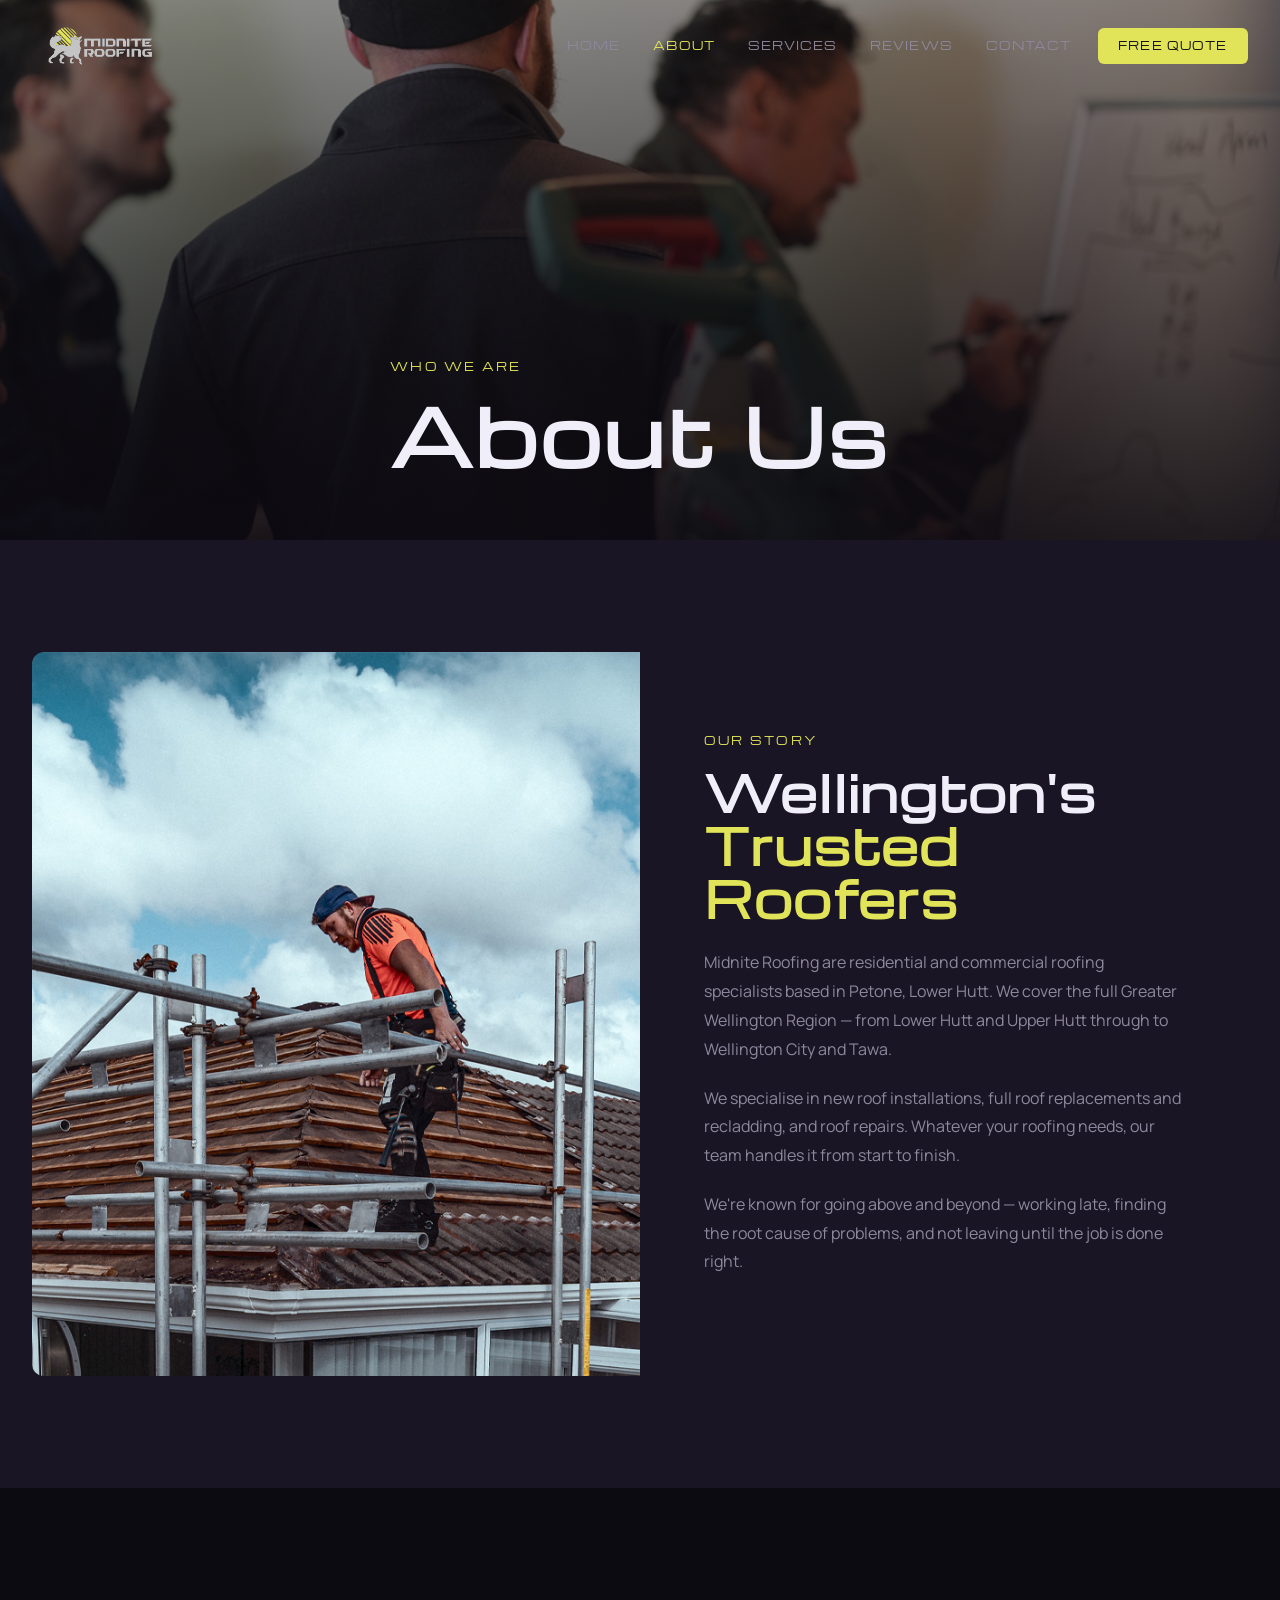
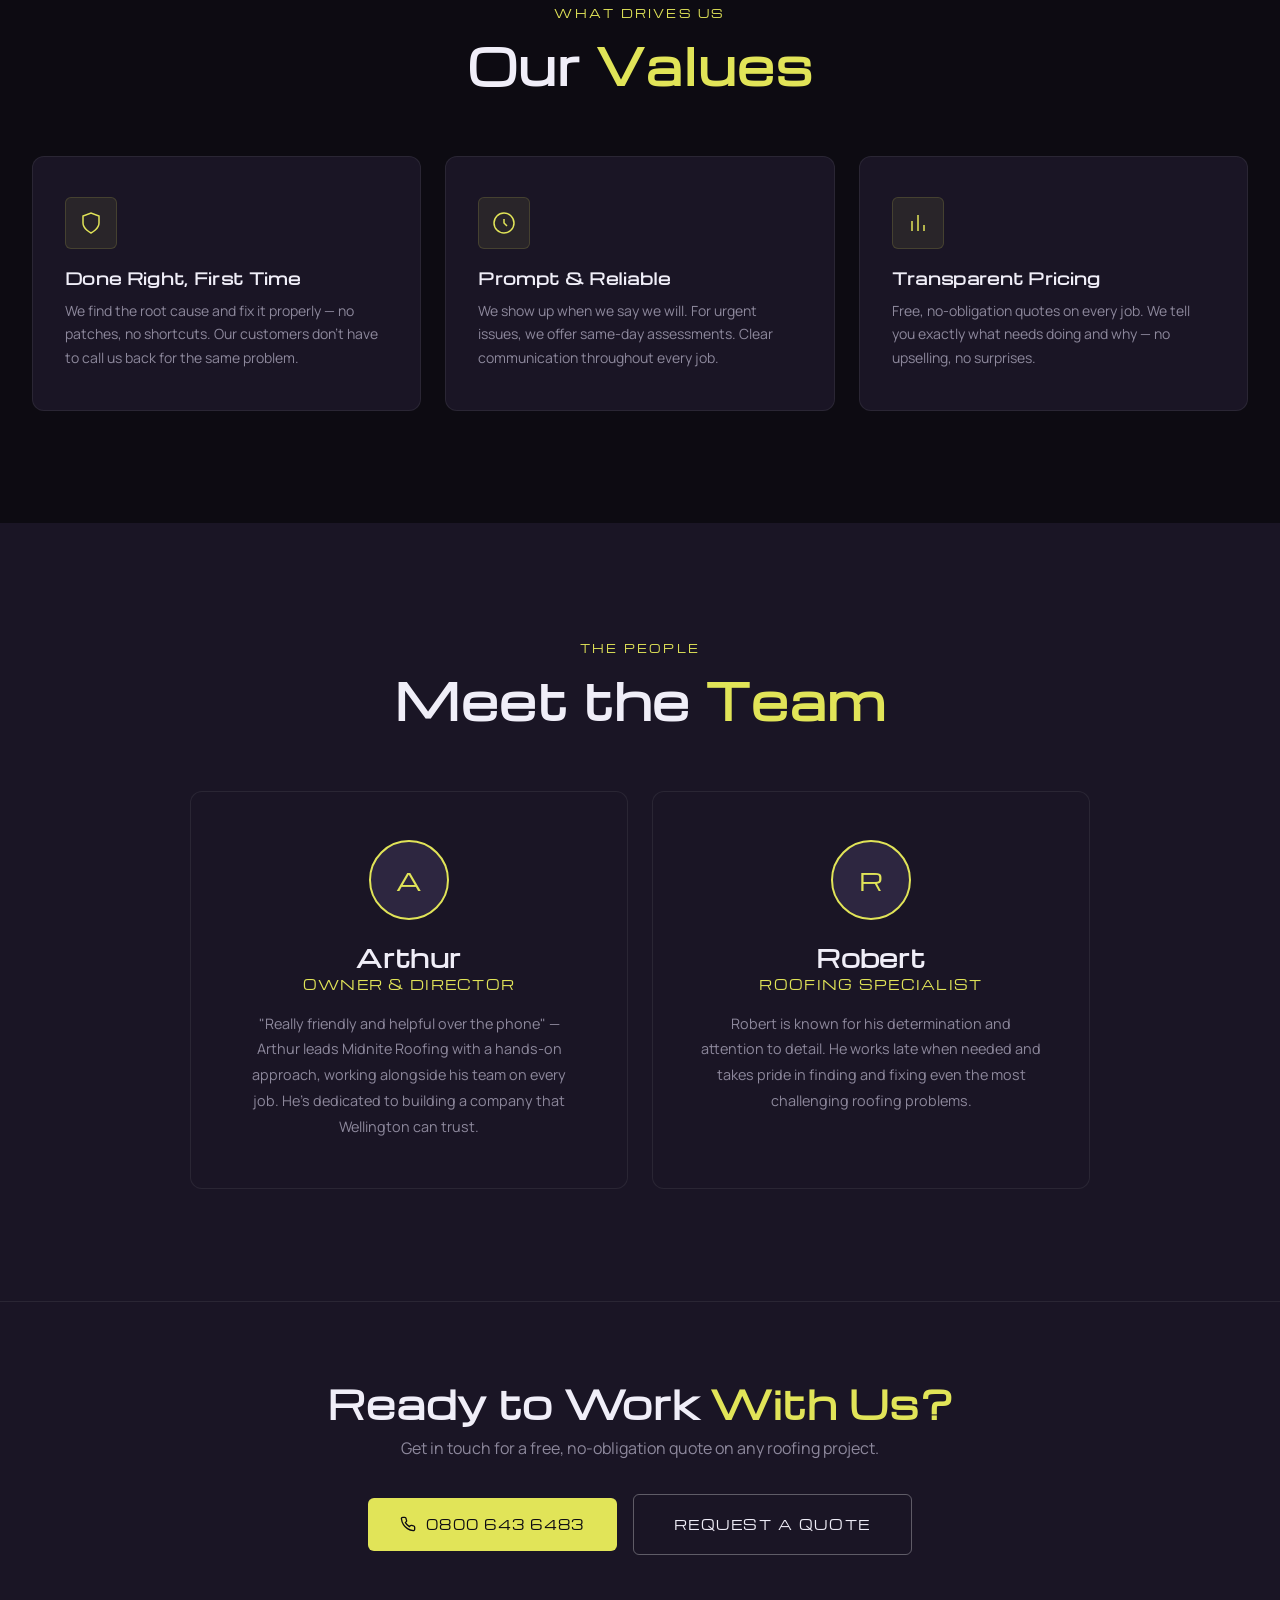
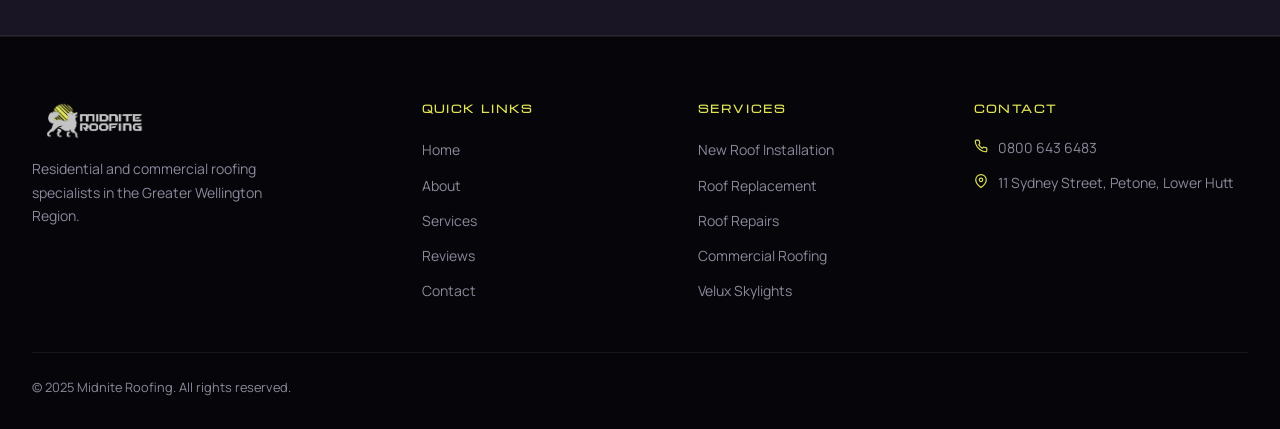
==== commit 6ebb6533: "remove Mana from Meet the Team section Co-Authored-By: Claude Sonnet 4.6 <noreply@anthropic.com>" ====
--- a/about.html
+++ b/about.html
@@ -4,7 +4,7 @@
   <meta charset="UTF-8">
   <meta name="viewport" content="width=device-width, initial-scale=1.0">
   <title>About Us | Midnite Roofing — Petone, Lower Hutt</title>
-  <meta name="description" content="Learn about Midnite Roofing — Wellington's trusted roofing company based in Petone, Lower Hutt. Meet our team including owner Arthur and crew members Robert and Mana.">
+  <meta name="description" content="Learn about Midnite Roofing — Wellington's trusted roofing company based in Petone, Lower Hutt. Meet our team including owner Arthur and crew member Robert.">
   <link rel="stylesheet" href="styles.css">
 </head>
 <body>
@@ -118,13 +118,6 @@
           <p class="team-bio">Robert is known for his determination and attention to detail. He works late when needed and takes pride in finding and fixing even the most challenging roofing problems.</p>
         </div>
 
-        <div class="team-card">
-          <div class="team-avatar">M</div>
-          <h3>Mana</h3>
-          <p class="team-role">Roofing Specialist</p>
-          <p class="team-bio">Mana brings great energy to every job site. His thoroughness and positive attitude means customers can count on him to deliver quality work with a smile.</p>
-        </div>
-
       </div>
     </div>
   </section>
--- a/styles.css
+++ b/styles.css
@@ -1091,32 +1091,219 @@
 }
 
 @media (max-width: 768px) {
-  .nav { display: none; flex-direction: column; gap: 0; position: fixed; top: 0; left: 0; right: 0; bottom: 0; background: var(--bg); padding: 6rem 2rem 2rem; align-items: flex-start; }
+  /* --- Global spacing --- */
+  .container { padding: 0 1.25rem; }
+  .section { padding: 3.5rem 0; }
+  .section-header { margin-bottom: 2rem; }
+
+  /* --- Header --- */
+  .header { padding: 1rem 0; }
+  .header.scrolled { padding: 0.75rem 0; }
+  .logo img { height: 36px; }
+
+  /* --- Full-screen nav overlay --- */
+  .nav {
+    display: none;
+    flex-direction: column;
+    gap: 0;
+    position: fixed;
+    top: 0; left: 0; right: 0; bottom: 0;
+    background: var(--bg);
+    padding: 5rem 1.5rem 2rem;
+    align-items: flex-start;
+    overflow-y: auto;
+    z-index: 999;
+  }
   .nav.open { display: flex; }
-  .nav-link { font-size: 1.2rem; padding: 1rem 0; border-bottom: 1px solid var(--border); width: 100%; }
-  .nav-cta { margin-left: 0; margin-top: 1.5rem; }
+  .header.nav-open { backdrop-filter: none !important; -webkit-backdrop-filter: none !important; }
+  .nav-link {
+    font-size: 1.3rem;
+    padding: 1rem 0;
+    border-bottom: 1px solid var(--border);
+    width: 100%;
+    color: var(--text);
+  }
+  .nav-cta {
+    margin-left: 0;
+    margin-top: 1.5rem;
+    width: 100%;
+    text-align: center;
+    padding: 1rem;
+    font-size: 0.8rem;
+  }
   .hamburger { display: flex; z-index: 1001; }
-  .services-grid { grid-template-columns: 1fr; }
-  .service-card { height: 380px; }
-  .reviews-grid { grid-template-columns: 1fr; }
-  .areas-columns { grid-template-columns: 1fr; }
-  .contact-grid { grid-template-columns: 1fr; }
-  .values-grid { grid-template-columns: 1fr; }
-  .service-detail { grid-template-columns: 1fr; gap: 2rem; }
+
+  /* --- Hero --- */
+  .hero {
+    height: 100svh;
+    min-height: 580px;
+    align-items: center;
+  }
+  /* Disable heavy animation on mobile for performance */
+  .hero-bg img { animation: none; }
+  .hero-content { padding: 0 1.25rem; }
+  .hero-eyebrow { font-size: 0.6rem; margin-bottom: 1rem; }
+  .hero-eyebrow::before, .hero-eyebrow::after { width: 20px; }
+  .hero-title { font-size: clamp(2.8rem, 13vw, 5rem); margin-bottom: 0.25em; }
+  .hero-sub { font-size: 0.95rem; }
+  .hero-areas { font-size: 0.6rem; margin-bottom: 2rem; }
+  .hero-actions {
+    flex-direction: column;
+    align-items: stretch;
+    gap: 0.75rem;
+    width: 100%;
+    max-width: 320px;
+    margin: 0 auto;
+  }
+  .hero-actions .btn { justify-content: center; padding: 1rem; }
+  .hero-scroll { display: none; }
+
+  /* --- Trust bar --- */
+  .trust-bar { padding: 0.75rem 0; }
+  .trust-bar-inner {
+    gap: 0.75rem;
+    justify-content: center;
+    flex-wrap: wrap;
+  }
+  .trust-divider { display: none; }
+  /* Hide less critical trust items, keep rating + phone */
+  .trust-item:nth-child(5),
+  .trust-item:nth-child(7) { display: none; }
+  .trust-item { font-size: 0.62rem; gap: 0.4rem; }
+
+  /* --- Services --- */
+  .services-grid { grid-template-columns: 1fr; gap: 1rem; }
+  .service-card { height: 260px; }
+  /* Show description always on mobile (no hover) */
+  .service-card-desc {
+    transform: translateY(0);
+    opacity: 1;
+    font-size: 0.82rem;
+    margin-bottom: 0;
+    max-width: 100%;
+  }
+  .service-card-content { padding: 1.25rem; }
+  .service-card-title { font-size: 1.1rem; margin-bottom: 0.4rem; }
+  .service-card-arrow { top: 1rem; right: 1rem; width: 36px; height: 36px; }
+
+  /* --- Stats --- */
+  .stats-section { padding: 3rem 0; }
+  .stats-grid {
+    grid-template-columns: repeat(2, 1fr);
+    gap: 0;
+  }
+  .stat { padding: 1.5rem 1rem; }
+  .stat-value { font-size: 2.5rem; }
+  .stat-label { font-size: 0.62rem; letter-spacing: 0.1em; }
+
+  /* --- About --- */
+  .about-split { grid-template-columns: 1fr; min-height: unset; }
+  .about-image { height: 260px; }
+  .about-content { padding: 2rem 1.5rem; }
+  .about-content p { font-size: 0.9rem; }
+  .about-features { margin: 1.25rem 0 1.75rem; gap: 0.6rem; }
+  .about-feature { font-size: 0.85rem; }
+
+  /* --- Gallery --- */
+  .gallery-grid {
+    grid-template-columns: 1fr 1fr;
+    grid-auto-rows: 160px;
+    gap: 0.6rem;
+  }
+  .gallery-item:nth-child(1) { grid-column: span 2; }
+  .gallery-item:nth-child(5) { grid-column: span 1; }
+  /* Always show label on mobile */
+  .gallery-item-overlay { opacity: 1; background: rgba(13,11,18,0.35); }
+  .gallery-item-label { font-size: 0.6rem; padding: 0.4rem 0.75rem; }
+
+  /* --- Reviews --- */
+  .reviews-grid { grid-template-columns: 1fr; gap: 1rem; }
+  .review-card { padding: 1.5rem; }
+  .review-text { font-size: 0.875rem; line-height: 1.7; margin-bottom: 1rem; }
+
+  /* --- Areas --- */
+  .areas-columns { grid-template-columns: 1fr 1fr; gap: 1.5rem; }
+
+  /* --- CTA section --- */
+  .cta-section { padding: 4rem 0; }
+  .cta-content h2 { font-size: clamp(1.5rem, 7vw, 2.5rem); }
+  .cta-phone { font-size: clamp(1.6rem, 8vw, 2.5rem); margin: 0.75rem 0 1.5rem; }
+  .cta-sub { font-size: 0.82rem; margin-bottom: 1.5rem; }
+  .cta-actions {
+    flex-direction: column;
+    align-items: stretch;
+    max-width: 300px;
+    margin: 0 auto;
+    gap: 0.75rem;
+  }
+  .cta-actions .btn { justify-content: center; }
+
+  /* --- CTA banner (inner pages) --- */
+  .cta-banner { padding: 3rem 0; }
+  .cta-banner-actions { flex-direction: column; align-items: stretch; max-width: 300px; margin: 0 auto; gap: 0.75rem; }
+  .cta-banner .btn-phone, .cta-banner .btn { justify-content: center; }
+
+  /* --- Footer --- */
+  .footer { padding: 3rem 0 1.5rem; }
+  .footer-grid { grid-template-columns: 1fr; gap: 1.75rem; margin-bottom: 2rem; }
+  .footer-logo img { height: 34px; }
+  .footer-desc { max-width: 100%; font-size: 0.82rem; }
+  /* Hide redundant footer columns on mobile — keep brand + contact */
+  .footer-col:nth-child(2),
+  .footer-col:nth-child(3) { display: none; }
+  .footer-bottom { flex-direction: column; align-items: center; text-align: center; gap: 0.5rem; }
+
+  /* --- Floating CTA — pill at bottom centre --- */
+  .float-cta {
+    bottom: 1.25rem;
+    right: 50%;
+    transform: translateX(50%) translateY(20px);
+    padding: 0.9rem 1.75rem;
+    border-radius: 50px;
+  }
+  .float-cta.visible {
+    opacity: 1;
+    transform: translateX(50%) translateY(0);
+  }
+  .float-cta span { display: inline; }
+
+  /* --- Page hero (inner pages) --- */
+  .page-hero { height: 45vh; min-height: 260px; padding-bottom: 2.5rem; }
+  .page-hero-title { font-size: clamp(2rem, 9vw, 3.5rem); }
+
+  /* --- Service detail (services page) --- */
+  .service-detail { grid-template-columns: 1fr; gap: 1.5rem; padding: 3rem 0; }
   .service-detail.reverse { direction: ltr; }
-  .gallery-grid { grid-template-columns: repeat(2, 1fr); grid-auto-rows: 200px; }
-  .gallery-item:nth-child(1), .gallery-item:nth-child(5) { grid-column: span 1; }
+  .service-detail-img { aspect-ratio: 16/9; }
+  .service-num-lg { font-size: 3.5rem; }
+  .service-detail-text h2 { font-size: clamp(1.3rem, 5vw, 1.8rem); }
+  .service-detail-text p { font-size: 0.875rem; }
+
+  /* --- Values grid --- */
+  .values-grid { grid-template-columns: 1fr; gap: 1rem; }
+  .value-card { padding: 1.75rem 1.5rem; }
+
+  /* --- Team cards --- */
+  .team-card { padding: 2rem 1.5rem; }
+
+  /* --- Contact --- */
+  .contact-grid { grid-template-columns: 1fr; gap: 2rem; }
+  .contact-info h2 { font-size: 1.5rem; }
+  .contact-form-wrap { padding: 1.5rem; }
+}
+
+@media (max-width: 480px) {
+  .container { padding: 0 1rem; }
+  .section { padding: 2.75rem 0; }
+  .hero-title { font-size: clamp(2.4rem, 14vw, 3.5rem); }
+  .gallery-grid { grid-template-columns: 1fr; grid-auto-rows: 200px; gap: 0.5rem; }
+  .gallery-item:nth-child(1),
+  .gallery-item:nth-child(5) { grid-column: span 1; }
+  .form-row { grid-template-columns: 1fr; }
+  .areas-columns { grid-template-columns: 1fr; gap: 1.25rem; }
   .stats-grid { grid-template-columns: repeat(2, 1fr); }
-  .trust-divider { display: none; }
-  .trust-bar-inner { gap: 1rem; }
-  .footer-grid { grid-template-columns: 1fr; gap: 2rem; }
-  .float-cta span { display: none; }
-  .float-cta { padding: 1rem; }
-}
-
-@media (max-width: 480px) {
-  .section { padding: 4rem 0; }
-  .gallery-grid { grid-template-columns: 1fr; }
-  .gallery-item:nth-child(1), .gallery-item:nth-child(5) { grid-column: span 1; }
-  .form-row { grid-template-columns: 1fr; }
-}
+  .stat-value { font-size: 2rem; }
+  .section-title { font-size: clamp(1.6rem, 7vw, 2rem); }
+  .trust-item:nth-child(3),
+  .trust-item:nth-child(5) { display: none; }
+}
